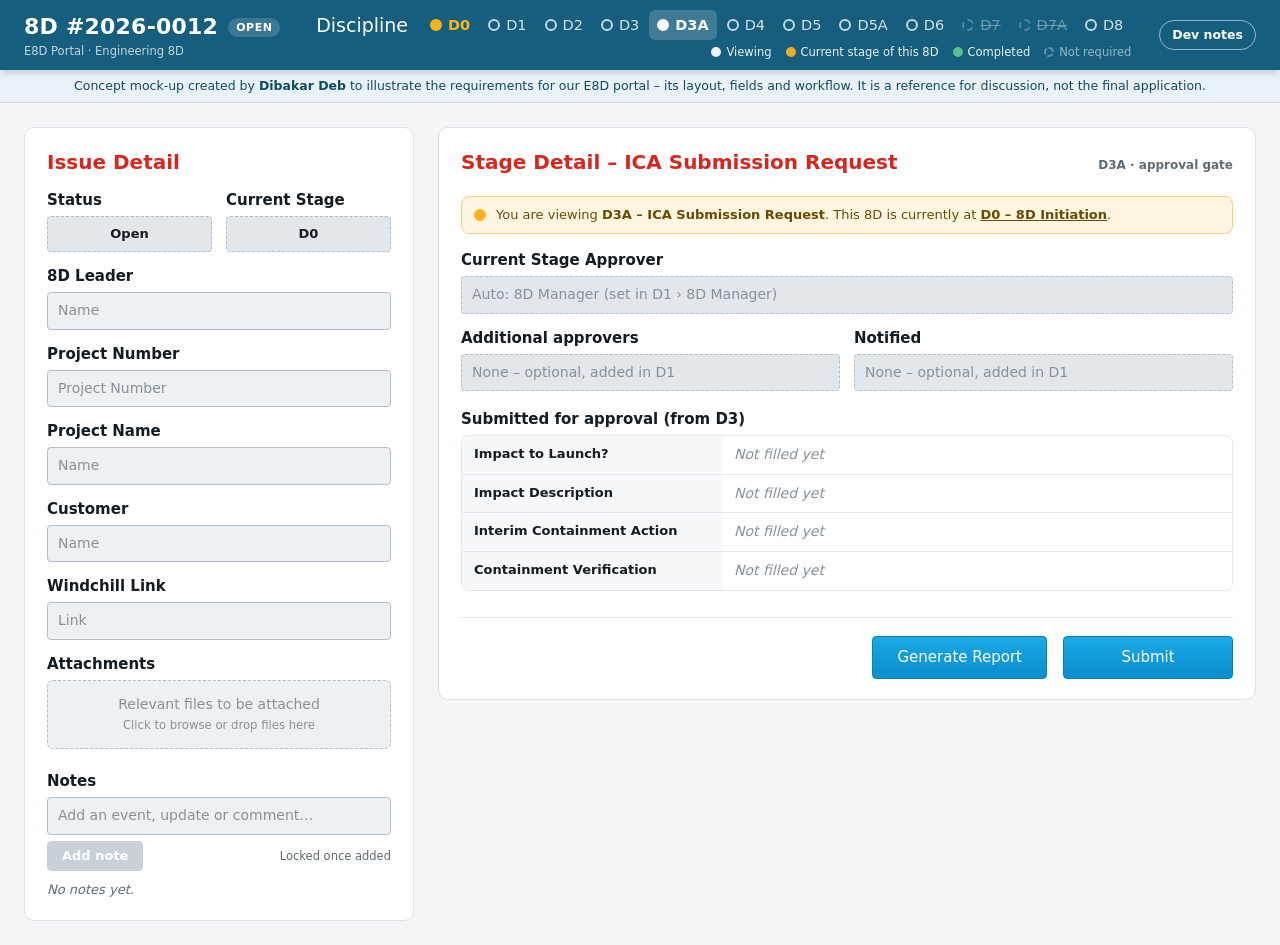
==== d3a.html @ d729fd25 "Add files via upload" ====
<!doctype html>
<html lang="en">
<head>
<meta charset="utf-8">
<meta name="viewport" content="width=device-width, initial-scale=1">
<title>D3A · ICA Submission Request – E8D Portal</title>
<link rel="stylesheet" href="assets/portal.css">
</head>
<body data-stage="D3A">
<div id="stage-content">
  <div class="dev-page">
    <b>D3A – ICA approval gate.</b> Submit sends an approval request to the 8D Manager (Power Automate “Start and wait for an approval”).
    <ul>
      <li>Approve → Current Stage moves to D4. Reject → stays at D3 with the approver's comments.</li>
      <li>Log each decision in <code>E8D_Approvals</code> (8D ID, Gate, Approver, Decision, Comments, Date).</li>
      <li>The read-only summary below is a suggestion so the approver sees what they are approving.</li>
    </ul>
  </div>
  <div data-f="auto" data-src="manager" data-label="Current Stage Approver" data-note="Auto-filled with the 8D Manager from D1."></div>
  <div class="g2">
    <div data-f="auto" data-src="approvers" data-label="Additional approvers" data-note="Optional approvers from D1 – all must approve (suggestion)."></div>
    <div data-f="auto" data-src="notifiers" data-label="Notified" data-note="Optional notifiers from D1 – informed only."></div>
  </div>
  <p class="group-label">Submitted for approval (from D3)</p>
  <dl class="summary" data-summary="d3_launch_impact=Impact to Launch?;d3_impact_description=Impact Description;d3_ica=Interim Containment Action;d3_containment_verification=Containment Verification"></dl>
</div>
<script src="assets/portal.js"></script>
</body>
</html>
---- assets/portal.css ----
/* E8D Portal – clickable prototype styles */
:root {
  --hdr: #155e7e;
  --hdr-dark: #0f4a64;
  --accent: #d7261e;
  --btn-top: #1aa9e8;
  --btn-bot: #0a8dcc;
  --ink: #141b21;
  --muted: #5f6b74;
  --line: #b4bec6;
  --field: #eef1f3;
  --field-ro: #e2e7eb;
  --bg: #f3f5f7;
  --panel: #ffffff;
  --panel-line: #dde3e7;
  --current: #ffb21e;
  --done: #5ccb8f;
  --dev: #6b35c4;
  --dev-bg: #f5effd;
  --hdr-h: 84px;
}

* { box-sizing: border-box; }
html, body { margin: 0; }
body {
  font-family: "Segoe UI", system-ui, -apple-system, Roboto, Arial, sans-serif;
  font-size: 14px;
  line-height: 1.4;
  color: var(--ink);
  background: var(--bg);
}

/* ---------- Header ---------- */
.topbar {
  position: sticky; top: env(safe-area-inset-top, 0px); z-index: 30;
  display: flex; align-items: center; flex-wrap: wrap; gap: 12px 28px;
  padding: 10px 24px;
  background: var(--hdr); color: #fff;
  box-shadow: 0 2px 8px rgba(0,0,0,.18);
}
.brand { color: #fff; text-decoration: none; white-space: nowrap; }
.brand-id { font-size: 22px; font-weight: 600; letter-spacing: .01em; }
.brand-sub { display: block; font-size: 11.5px; opacity: .75; }
.brand-status {
  display: inline-block; margin-left: 10px; vertical-align: 3px;
  font-size: 11px; font-weight: 700; text-transform: uppercase; letter-spacing: .05em;
  padding: 2px 8px; border-radius: 999px; background: rgba(255,255,255,.16);
}
.brand-status.closed { background: var(--done); color: #0b3a24; }

.disc { margin-left: auto; display: flex; flex-direction: column; align-items: flex-end; gap: 4px; }
.disc-row { display: flex; align-items: center; flex-wrap: wrap; gap: 6px 14px; justify-content: flex-end; }
.disc-label { font-size: 19px; }
.disc-list { list-style: none; margin: 0; padding: 0; display: flex; flex-wrap: wrap; gap: 2px; }
.disc-item {
  display: flex; align-items: center; gap: 6px;
  padding: 5px 8px; border-radius: 6px;
  color: rgba(255,255,255,.82); text-decoration: none; font-size: 14.5px;
}
.disc-item:hover { background: rgba(255,255,255,.12); color: #fff; }
.disc-item:focus-visible { outline: 2px solid #fff; outline-offset: 1px; }
.dot {
  width: 12px; height: 12px; flex: none; border-radius: 50%;
  border: 2px solid rgba(255,255,255,.75);
}
.is-done .dot { background: var(--done); border-color: var(--done); }
.is-current { color: var(--current); font-weight: 600; }
.is-current .dot { background: var(--current); border-color: var(--current); }
.is-viewing { background: rgba(255,255,255,.18); color: #fff; font-weight: 700; }
.is-viewing .dot { background: #fff; border-color: #fff; }
.is-viewing.is-current { color: var(--current); }
.is-viewing.is-current .dot { background: var(--current); border-color: var(--current); box-shadow: 0 0 0 2px #fff; }

.legend { display: flex; flex-wrap: wrap; gap: 4px 14px; font-size: 11.5px; opacity: .92; }
.legend span { display: inline-flex; align-items: center; gap: 5px; }
.legend .dot { width: 10px; height: 10px; }
.legend .l-view .dot { background: #fff; border-color: #fff; }
.legend .l-cur .dot { background: var(--current); border-color: var(--current); }
.legend .l-done .dot { background: var(--done); border-color: var(--done); }
.legend .l-skip { opacity: .6; }
.legend .l-skip .dot, .is-skipped .dot { border-style: dashed; background: transparent; border-color: rgba(255,255,255,.6); }
.disc-item.is-skipped { opacity: .45; text-decoration: line-through; }
.disc-item.is-skipped.is-viewing { opacity: .8; }

/* Author / purpose note under the header */
.concept-note {
  padding: 7px 24px; font-size: 12.5px; text-align: center;
  background: #e9f3f7; color: #0f4a64; border-bottom: 1px solid #c9e0ea;
}

.dev-toggle {
  font: inherit; font-size: 12.5px; font-weight: 600; cursor: pointer;
  color: #fff; background: transparent;
  border: 1px solid rgba(255,255,255,.55); border-radius: 999px; padding: 5px 12px;
}
.dev-toggle:hover { background: rgba(255,255,255,.12); }
.dev-toggle[aria-pressed="true"] { background: #fff; color: var(--dev); border-color: #fff; }

/* ---------- Layout ---------- */
.layout {
  display: grid; grid-template-columns: minmax(320px, 390px) minmax(0, 1fr); gap: 24px;
  max-width: 1500px; margin: 0 auto; padding: 24px; align-items: start;
}
.panel { background: var(--panel); border: 1px solid var(--panel-line); border-radius: 10px; padding: 20px 22px; }
.issue { position: sticky; top: calc(var(--hdr-h) + 16px); max-height: calc(100vh - var(--hdr-h) - 32px); overflow: auto; }
.sec-title { margin: 0 0 14px; font-size: 20px; font-weight: 700; color: var(--accent); }

.stage-head { display: flex; align-items: baseline; justify-content: space-between; flex-wrap: wrap; gap: 6px 16px; margin-bottom: 4px; }
.stage-pill { font-size: 12px; font-weight: 600; color: var(--muted); }

.context {
  display: flex; align-items: center; gap: 10px;
  margin: 6px 0 16px; padding: 9px 12px; border-radius: 8px;
  background: #fff6e2; border: 1px solid #f3cf82; color: #6b4a00; font-size: 13px;
}
.context a { color: inherit; }
.context .dot { border-color: var(--current); background: var(--current); }
.context.closed { background: #e8f8ef; border-color: #a8e2c2; color: #145a35; }
.context.closed .dot { border-color: var(--done); background: var(--done); }
.context.skipped { background: #f1f3f5; border-color: #cfd6db; color: #46525a; }
.context.skipped .dot { border: 2px dashed #8d99a2; background: transparent; }
.stage-body.is-skipped { opacity: .5; }

/* sub-steps (D4) */
.substeps { display: flex; flex-wrap: wrap; gap: 8px; margin: 6px 0 18px; }
.substep {
  display: inline-flex; align-items: center; gap: 8px;
  padding: 7px 14px 7px 8px; border-radius: 999px;
  border: 1px solid var(--panel-line); background: #f8fafb;
  color: var(--muted); text-decoration: none; font-weight: 600; font-size: 13px;
}
.substep b {
  display: inline-grid; place-items: center; width: 22px; height: 22px; border-radius: 50%;
  background: #dfe5e9; color: var(--muted); font-size: 12px;
}
.substep:hover { border-color: var(--hdr); color: var(--hdr); }
.substep[aria-current="page"] { background: var(--hdr); border-color: var(--hdr); color: #fff; }
.substep[aria-current="page"] b { background: #fff; color: var(--hdr); }

/* ---------- Fields ---------- */
.field { margin-bottom: 14px; min-width: 0; }
.field > label, .group-label {
  display: flex; align-items: center; flex-wrap: wrap; gap: 4px 8px;
  margin: 0 0 5px; font-size: 15px; font-weight: 600; color: var(--ink);
}
.group-label { margin-top: 4px; }
.ctl {
  display: block; width: 100%; min-height: 36px;
  font: inherit; color: var(--ink);
  background: var(--field); border: 1px solid var(--line); border-radius: 4px;
  padding: 8px 10px;
}
.ctl::placeholder { color: #87919a; }
.ctl:hover { border-color: #8d99a2; }
.ctl:focus { outline: none; background: #fff; border-color: var(--hdr); box-shadow: 0 0 0 3px rgba(21,94,126,.18); }
textarea.ctl { resize: vertical; min-height: 64px; }
select.ctl {
  appearance: none; -webkit-appearance: none; cursor: pointer; padding-right: 34px;
  background-image: url("data:image/svg+xml,%3Csvg xmlns='http://www.w3.org/2000/svg' width='12' height='8' viewBox='0 0 12 8'%3E%3Cpath d='M1 1l5 5 5-5' fill='none' stroke='%23155e7e' stroke-width='2'/%3E%3C/svg%3E");
  background-repeat: no-repeat; background-position: right 12px center;
}
select.ctl.is-empty { color: #87919a; }
select.ctl option { color: var(--ink); }
.ctl[readonly] { background: var(--field-ro); border-style: dashed; cursor: default; }
.ctl[readonly]:focus { box-shadow: none; border-color: var(--line); }
textarea.ctl.autogrow { min-height: 36px; resize: none; overflow: hidden; }
.ctl:disabled { cursor: not-allowed; }
.req { color: var(--accent); font-weight: 700; margin-left: -4px; }

/* Repeatable lists (team members, corrective actions, systemic actions) */
.list-items { display: grid; gap: 0; }
.list-item { position: relative; }
.list-item.card-item {
  margin-bottom: 14px; padding: 14px 16px 6px; border-radius: 8px;
  background: #f8fafb; border: 1px solid #e3e8ec;
}
.card-item .item-title { margin: 0 0 10px; font-size: 15px; font-weight: 700; color: var(--hdr); }
.list-remove {
  display: block; margin: -6px 0 12px auto; padding: 0; cursor: pointer;
  font: inherit; font-size: 12.5px; color: var(--muted); background: none; border: 0; text-decoration: underline;
}
.card-item .list-remove { margin: 0 0 8px auto; }
.list-remove:hover { color: var(--accent); }
.list-add {
  justify-self: start; display: inline-flex; align-items: center; gap: 6px; margin: 0 0 16px; padding: 6px 14px; cursor: pointer;
  font: inherit; font-size: 13px; font-weight: 600; color: var(--hdr);
  background: #fff; border: 1.5px dashed var(--line); border-radius: 999px;
}
.list-add span { font-size: 16px; line-height: 1; }
.list-add:hover { border-color: var(--hdr); background: #e8f2f6; }
.list-add:focus-visible, .list-remove:focus-visible { outline: 3px solid rgba(21,94,126,.3); outline-offset: 2px; }
.list-add:disabled, .list-remove:disabled { display: none; }
.list-empty { margin: 0 0 12px; color: var(--muted); font-style: italic; }
.section-sub { margin: -4px 0 10px; font-size: 13px; color: var(--muted); }

.g2 { display: grid; grid-template-columns: repeat(2, minmax(0, 1fr)); gap: 0 14px; }
.g3 { display: grid; grid-template-columns: repeat(3, minmax(0, 1fr)); gap: 0 14px; }
.meta { align-items: end; }
.meta .ctl { text-align: center; font-weight: 600; padding: 8px 4px; font-size: 13px; }

/* attachments */
.field > label.drop {
  display: block; margin: 0; padding: 14px; font-size: 14px; font-weight: 400; border-radius: 6px; text-align: center; cursor: pointer;
  border: 1.5px dashed var(--line); background: var(--field); color: #87919a;
}
.field > label.drop:hover, .field > label.drop.over { border-color: var(--hdr); color: var(--hdr); background: #e8f2f6; }
.drop input { position: absolute; width: 1px; height: 1px; opacity: 0; }
.drop:focus-within { box-shadow: 0 0 0 3px rgba(21,94,126,.18); border-color: var(--hdr); }
.files { list-style: none; margin: 8px 0 0; padding: 0; display: grid; gap: 4px; }
.files li {
  display: flex; align-items: center; justify-content: space-between; gap: 8px;
  padding: 5px 8px; border-radius: 4px; background: #f6f8f9; border: 1px solid var(--panel-line); font-size: 13px;
}
.files li span { overflow: hidden; text-overflow: ellipsis; white-space: nowrap; }
.files button { border: 0; background: none; color: var(--muted); cursor: pointer; font-size: 15px; line-height: 1; }

/* ---------- Notes log (Issue Detail) ---------- */
.notes-label { display: flex; align-items: center; flex-wrap: wrap; gap: 4px 8px; margin: 0 0 5px; font-size: 15px; font-weight: 600; }
.note-actions { display: flex; align-items: center; justify-content: space-between; gap: 8px; margin: 6px 0 10px; }
.note-add {
  padding: 5px 14px; cursor: pointer; font: inherit; font-size: 13px; font-weight: 600; color: #fff;
  background: var(--hdr); border: 1px solid var(--hdr); border-radius: 4px;
}
.note-add:disabled { cursor: default; background: #c7d1d7; border-color: #c7d1d7; }
.note-add:focus-visible, .note-more:focus-visible { outline: 3px solid rgba(21,94,126,.3); outline-offset: 2px; }
.note-hint { font-size: 11.5px; color: var(--muted); }
.notes-list { list-style: none; margin: 0; padding: 0; display: grid; gap: 8px; }
.note { padding: 8px 10px; border-radius: 6px; background: #f6f8f9; border: 1px solid #e3e8ec; }
.note-meta { font-size: 11.5px; color: var(--muted); }
.note-meta b { color: var(--hdr); }
.note-text { margin: 3px 0 0; white-space: pre-wrap; overflow-wrap: anywhere; }
.note-empty { color: var(--muted); font-style: italic; font-size: 13px; }
.note-more { padding: 0; cursor: pointer; font: inherit; font-size: 12.5px; font-weight: 600; color: var(--hdr); background: none; border: 0; }
.note-more:hover { text-decoration: underline; }

/* D1 column blocks */
.col-block { min-width: 0; }
.col-block .section-h { margin-top: 0; }
.row-block { align-items: start; gap: 0 24px; margin-bottom: 8px; padding-bottom: 8px; border-bottom: 1px solid #e3e8ec; }
.row-block:last-child { border-bottom: 0; }

/* ---------- Analysis grids (fishbone / 5 whys / D5) ---------- */
.tabs { display: flex; flex-wrap: wrap; gap: 2px; border-bottom: 2px solid #e3e8ec; margin-bottom: 16px; }
.tab {
  display: inline-flex; align-items: center; gap: 6px; cursor: pointer;
  font: inherit; font-weight: 600; color: var(--muted);
  background: none; border: 0; border-bottom: 3px solid transparent; margin-bottom: -2px; padding: 9px 12px;
}
.tab:hover { color: var(--hdr); }
.tab[aria-selected="true"] { color: var(--hdr); border-bottom-color: var(--hdr); }
.tab .count { font-size: 11px; min-width: 18px; padding: 0 6px; border-radius: 999px; background: #e3e8ec; color: var(--muted); text-align: center; }
.tab .count.has { background: var(--hdr); color: #fff; }
.tab-panel[hidden] { display: none; }

.cols3 { display: grid; grid-template-columns: repeat(3, minmax(0, 1fr)); gap: 16px; }
.card { background: #f8fafb; border: 1px solid #e3e8ec; border-radius: 8px; padding: 12px; }
.card .field { margin-bottom: 8px; }
.card .head .ctl { background: #fff; font-weight: 600; }
.indent { margin-left: 18px; }
.card-remove {
  display: block; margin: 2px 0 0 auto; padding: 2px 4px; cursor: pointer;
  font: inherit; font-size: 12.5px; color: var(--muted); background: none; border: 0; text-decoration: underline;
}
.card-remove:hover { color: var(--accent); }
.add-card {
  display: flex; align-items: center; justify-content: center; gap: 8px; min-height: 120px; cursor: pointer;
  font: inherit; font-weight: 600; color: var(--hdr);
  background: transparent; border: 1.5px dashed var(--line); border-radius: 8px;
}
.add-card span { font-size: 22px; line-height: 1; }
.add-card:hover { border-color: var(--hdr); background: #e8f2f6; }
.add-card:focus-visible { outline: 3px solid rgba(21,94,126,.3); outline-offset: 2px; }
.section-h { margin: 20px 0 10px; font-size: 16px; font-weight: 700; }
.section-h:first-child { margin-top: 0; }

/* approval summary */
.summary { margin: 4px 0 0; border: 1px solid #e3e8ec; border-radius: 8px; overflow: hidden; }
.summary div { display: grid; grid-template-columns: minmax(140px, 260px) 1fr; border-top: 1px solid #e3e8ec; }
.summary div:first-child { border-top: 0; }
.summary div.group-start { border-top: 3px solid #e3e8ec; }
.summary dt { padding: 9px 12px; background: #f6f8f9; font-weight: 600; font-size: 13px; }
.summary dd { margin: 0; padding: 9px 12px; white-space: pre-wrap; }
.summary dd.empty { color: #87919a; font-style: italic; }

/* ---------- Actions ---------- */
.actions { display: flex; justify-content: flex-end; flex-wrap: wrap; gap: 16px; margin-top: 26px; padding-top: 18px; border-top: 1px solid #e3e8ec; }
.btn {
  min-width: 170px; padding: 10px 24px; cursor: pointer;
  font: inherit; font-size: 15px; color: #fff;
  background: linear-gradient(var(--btn-top), var(--btn-bot));
  border: 1px solid #0a7fb8; border-radius: 4px;
}
.btn:hover { filter: brightness(1.06); }
.btn:focus-visible { outline: 3px solid rgba(10,141,204,.35); outline-offset: 2px; }

/* ---------- Developer notes ---------- */
.tag, .dev-note, .dev-page { display: none; }
body.dev .tag {
  display: inline-block; font-size: 10.5px; font-weight: 700; letter-spacing: .03em; text-transform: uppercase;
  color: var(--dev); background: var(--dev-bg); border: 1px solid #dccbf5; border-radius: 999px; padding: 1px 7px;
}
body.dev .dev-note { display: block; margin: 5px 0 0; font-size: 12px; color: #4a2a80; }
body.dev .dev-page {
  display: block; margin: 0 0 16px; padding: 10px 12px; border-radius: 8px;
  background: var(--dev-bg); border: 1px solid #dccbf5; color: #3d2270; font-size: 13px;
}
.dev-page ul { margin: 6px 0 0; padding-left: 18px; }
code { font-family: Consolas, "Cascadia Mono", monospace; font-size: 12px; background: rgba(107,53,196,.08); padding: 0 4px; border-radius: 3px; }

/* ---------- Toast ---------- */
.toast {
  position: fixed; left: 50%; bottom: 24px; transform: translate(-50%, 20px); z-index: 50;
  max-width: min(560px, calc(100vw - 32px)); padding: 12px 18px; border-radius: 8px;
  background: #1d2a33; color: #fff; box-shadow: 0 6px 24px rgba(0,0,0,.25);
  opacity: 0; pointer-events: none; transition: opacity .2s, transform .2s;
}
.toast.show { opacity: 1; transform: translate(-50%, 0); }

/* ---------- Responsive ---------- */
@media (max-width: 1100px) {
  .layout { grid-template-columns: minmax(0, 1fr); }
  .issue { position: static; max-height: none; }
  .disc { margin-left: 0; align-items: flex-start; }
  .disc-row { justify-content: flex-start; }
}
@media (max-width: 760px) {
  .topbar { position: static; padding: 10px 16px; }
  .layout { padding: 16px; gap: 16px; }
  .panel { padding: 16px; }
  .g2, .g3, .cols3 { grid-template-columns: minmax(0, 1fr); }
  .meta { grid-template-columns: repeat(3, minmax(0, 1fr)); }
  .actions { flex-direction: column-reverse; }
  .btn { width: 100%; }
  .summary div { grid-template-columns: minmax(0, 1fr); }
}
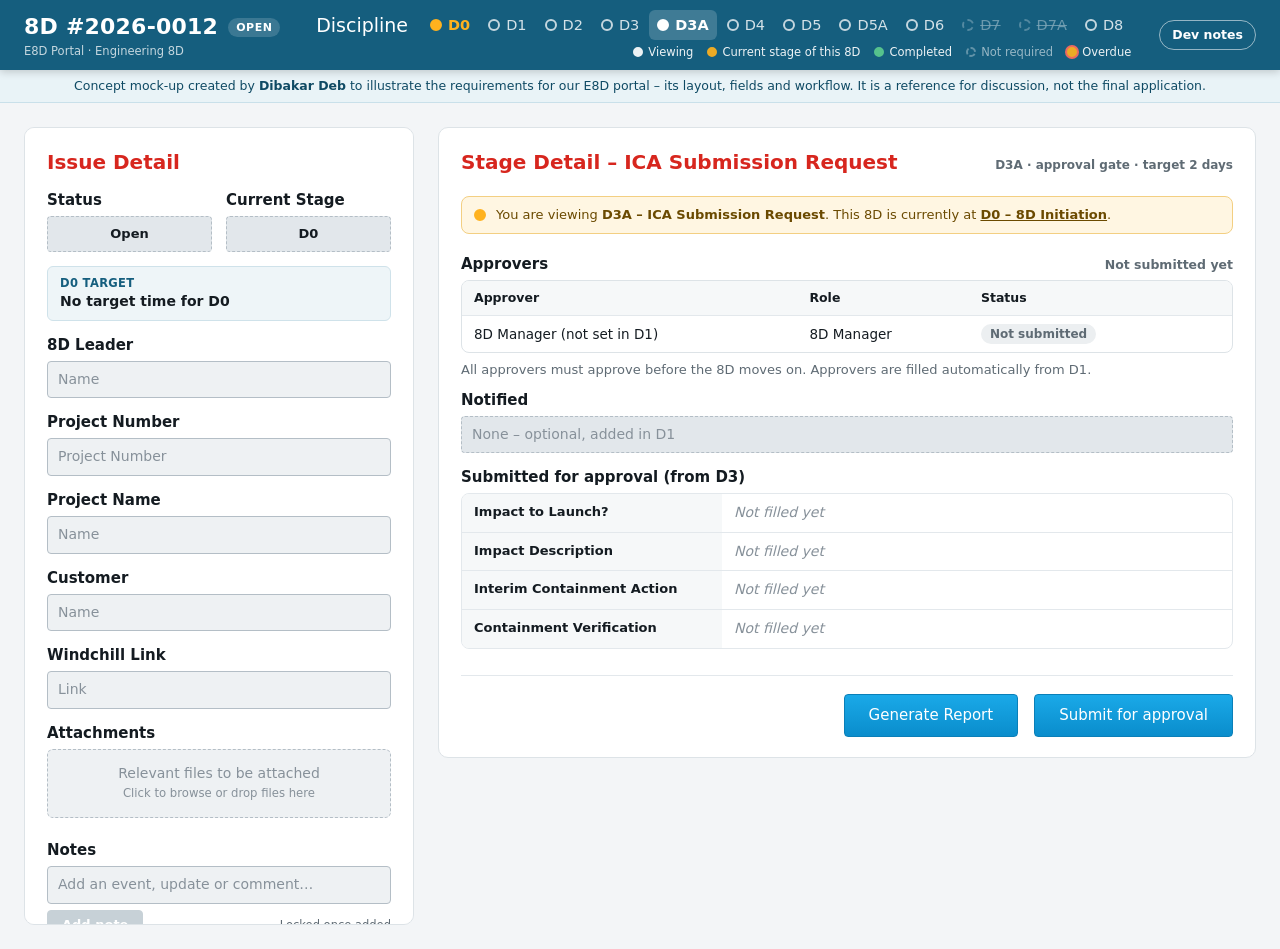
==== commit 075ab04e: "Add files via upload" ====
--- a/d3a.html
+++ b/d3a.html
@@ -9,18 +9,15 @@
 <body data-stage="D3A">
 <div id="stage-content">
   <div class="dev-page">
-    <b>D3A – ICA approval gate.</b> Submit sends an approval request to the 8D Manager (Power Automate “Start and wait for an approval”).
+    <b>D3A – ICA approval gate.</b> “Submit for approval” sends a request to the 8D Manager and every additional approver from D1 (Power Automate approval, “Everyone must approve”).
     <ul>
-      <li>Approve → Current Stage moves to D4. Reject → stays at D3 with the approver's comments.</li>
-      <li>Log each decision in <code>E8D_Approvals</code> (8D ID, Gate, Approver, Decision, Comments, Date).</li>
-      <li>The read-only summary below is a suggestion so the approver sees what they are approving.</li>
+      <li>All approved → Current Stage moves to D4. Reject → back to D3 with the approver's comments.</li>
+      <li>Log each decision in <code>E8D_Approvals</code> (8D ID, Gate, Revision, Approver, Decision, Comments, Date).</li>
+      <li>The read-only summary below shows the approvers what they are approving.</li>
     </ul>
   </div>
-  <div data-f="auto" data-src="manager" data-label="Current Stage Approver" data-note="Auto-filled with the 8D Manager from D1."></div>
-  <div class="g2">
-    <div data-f="auto" data-src="approvers" data-label="Additional approvers" data-note="Optional approvers from D1 – all must approve (suggestion)."></div>
-    <div data-f="auto" data-src="notifiers" data-label="Notified" data-note="Optional notifiers from D1 – informed only."></div>
-  </div>
+  <div data-approvals></div>
+  <div data-f="auto" data-src="notifiers" data-label="Notified" data-note="Optional notifiers from D1 – informed only."></div>
   <p class="group-label">Submitted for approval (from D3)</p>
   <dl class="summary" data-summary="d3_launch_impact=Impact to Launch?;d3_impact_description=Impact Description;d3_ica=Interim Containment Action;d3_containment_verification=Containment Verification"></dl>
 </div>
--- a/assets/portal.css
+++ b/assets/portal.css
@@ -214,6 +214,78 @@
 .files li span { overflow: hidden; text-overflow: ellipsis; white-space: nowrap; }
 .files button { border: 0; background: none; color: var(--muted); cursor: pointer; font-size: 15px; line-height: 1; }
 
+/* ---------- Stage timeline ---------- */
+.due-box {
+  display: grid; gap: 1px; margin: 0 0 14px; padding: 8px 12px; border-radius: 6px;
+  background: #eef5f8; border: 1px solid #cfe2ea;
+}
+.due-k { font-size: 11.5px; font-weight: 700; letter-spacing: .03em; text-transform: uppercase; color: var(--hdr); }
+.due-v { font-weight: 600; }
+.due-s { font-size: 12.5px; color: var(--muted); }
+.due-box.is-soon { background: #fff6e2; border-color: #f3cf82; }
+.due-box.is-late { background: #fdecea; border-color: #f2b8b3; }
+.due-box.is-late .due-k, .due-box.is-late .due-s { color: #a3241b; }
+.due-box.is-done { background: #e8f8ef; border-color: #a8e2c2; }
+.pill-late { color: #c0392b; font-weight: 700; }
+.due-change { margin-top: 8px; padding-top: 8px; border-top: 1px dashed #f2b8b3; }
+.due-change summary { cursor: pointer; font-weight: 600; color: var(--hdr); font-size: 13px; }
+.due-change summary span { font-weight: 400; color: var(--muted); }
+.due-change summary:focus-visible { outline: 3px solid rgba(21,94,126,.3); outline-offset: 2px; }
+.due-change label { display: block; margin: 8px 0 3px; font-size: 12.5px; font-weight: 600; color: var(--ink); }
+.due-change .ctl { background: #fff; }
+.due-change .note-add { margin-top: 8px; }
+.due-box:not(.is-late) .due-change { border-top-color: #cfe2ea; }
+.due-change.is-locked label, .due-change.is-locked .ctl { opacity: .55; }
+.due-change.is-locked .ctl { cursor: not-allowed; }
+.due-lock { margin: 6px 0 0; font-size: 12px; color: var(--muted); }
+.due-history { margin: 8px 0 0; padding-left: 16px; font-size: 12px; color: var(--muted); }
+.is-overdue .dot { box-shadow: 0 0 0 2px #ff6b5e; }
+.legend .l-late .dot { background: var(--current); border-color: var(--current); box-shadow: 0 0 0 2px #ff6b5e; }
+.clock { display: flex; flex-wrap: wrap; align-items: center; gap: 6px; margin-top: 8px; }
+.clock button, .linkish {
+  padding: 2px 10px; cursor: pointer; font: inherit; font-size: 12px; font-weight: 600;
+  color: var(--dev); background: #fff; border: 1px solid #dccbf5; border-radius: 999px;
+}
+.linkish { color: inherit; border-color: currentColor; background: transparent; }
+
+/* ---------- Approvals ---------- */
+.appr-head { display: flex; align-items: baseline; justify-content: space-between; gap: 8px; flex-wrap: wrap; }
+.appr-summary { font-size: 12.5px; font-weight: 600; color: var(--muted); }
+.appr-summary.is-pending { color: #8a5a00; }
+.appr-summary.is-approved { color: #1d7a4c; }
+.tbl { overflow-x: auto; border: 1px solid var(--panel-line); border-radius: 8px; }
+.appr-tbl table { width: 100%; border-collapse: collapse; font-size: 13.5px; }
+.appr-tbl th, .appr-tbl td { text-align: left; padding: 8px 12px; border-bottom: 1px solid #e3e8ec; vertical-align: middle; }
+.appr-tbl tr:last-child td { border-bottom: 0; }
+.appr-tbl th { background: #f6f8f9; font-weight: 600; font-size: 12.5px; }
+.pill { display: inline-block; padding: 2px 9px; border-radius: 999px; font-size: 12px; font-weight: 700; }
+.pill-approved { background: #e3f6ec; color: #1d7a4c; }
+.pill-pending { background: #fff1cf; color: #8a5a00; }
+.pill-not-submitted { background: #eceff1; color: var(--muted); }
+.appr-btn {
+  padding: 3px 10px; cursor: pointer; font: inherit; font-size: 12.5px; font-weight: 600;
+  color: var(--hdr); background: #fff; border: 1px solid var(--hdr); border-radius: 4px;
+}
+.appr-btn:hover { background: #e8f2f6; }
+.appr-note { margin-top: 8px; }
+.sr { position: absolute; width: 1px; height: 1px; overflow: hidden; clip: rect(0 0 0 0); }
+
+/* ---------- Revisions ---------- */
+.revbar { display: flex; flex-wrap: wrap; align-items: center; gap: 6px; margin: 6px 0 10px; }
+.revbar-k { font-size: 12px; font-weight: 700; letter-spacing: .03em; text-transform: uppercase; color: var(--muted); margin-right: 4px; }
+.rev-pill {
+  padding: 4px 12px; cursor: pointer; font: inherit; font-size: 12.5px; font-weight: 600;
+  color: var(--muted); background: #fff; border: 1px solid var(--panel-line); border-radius: 999px;
+}
+.rev-pill[aria-pressed="true"] { color: #fff; background: var(--hdr); border-color: var(--hdr); }
+.rev-pill:focus-visible, .clock button:focus-visible, .linkish:focus-visible { outline: 3px solid rgba(21,94,126,.3); outline-offset: 2px; }
+.context.archived { background: #f1effa; border-color: #d4cbef; color: #3d2f73; }
+.context.archived .dot { border-color: #7a64c9; background: #7a64c9; }
+.stage-body.is-readonly .list-add, .stage-body.is-readonly .list-remove { display: none; }
+.rev-start { margin: 4px 0 16px; padding: 12px 14px; border-radius: 8px; background: #fdecea; border: 1px solid #f2b8b3; }
+.rev-start p { margin: 0 0 10px; }
+.btn.rev-btn { min-width: 0; background: #c0392b; border-color: #a93226; }
+
 /* ---------- Notes log (Issue Detail) ---------- */
 .notes-label { display: flex; align-items: center; flex-wrap: wrap; gap: 4px 8px; margin: 0 0 5px; font-size: 15px; font-weight: 600; }
 .note-actions { display: flex; align-items: center; justify-content: space-between; gap: 8px; margin: 6px 0 10px; }
